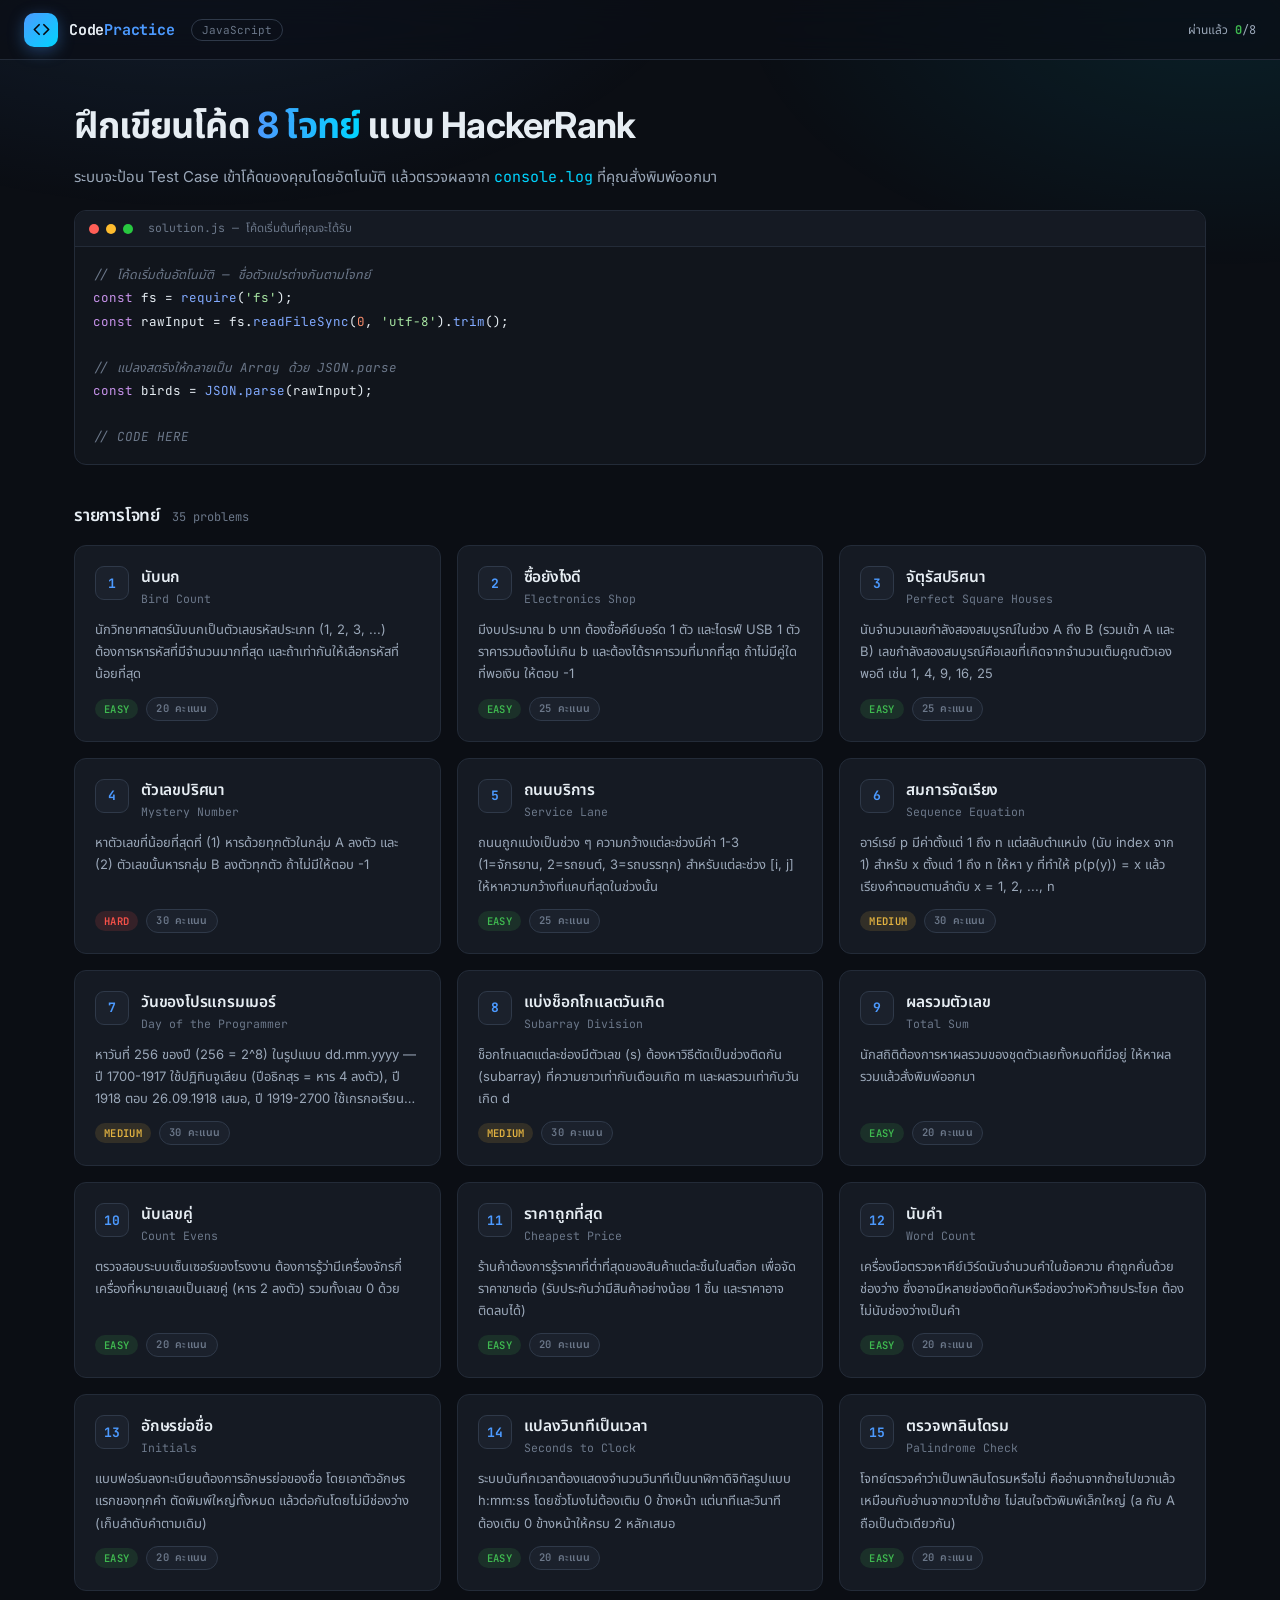
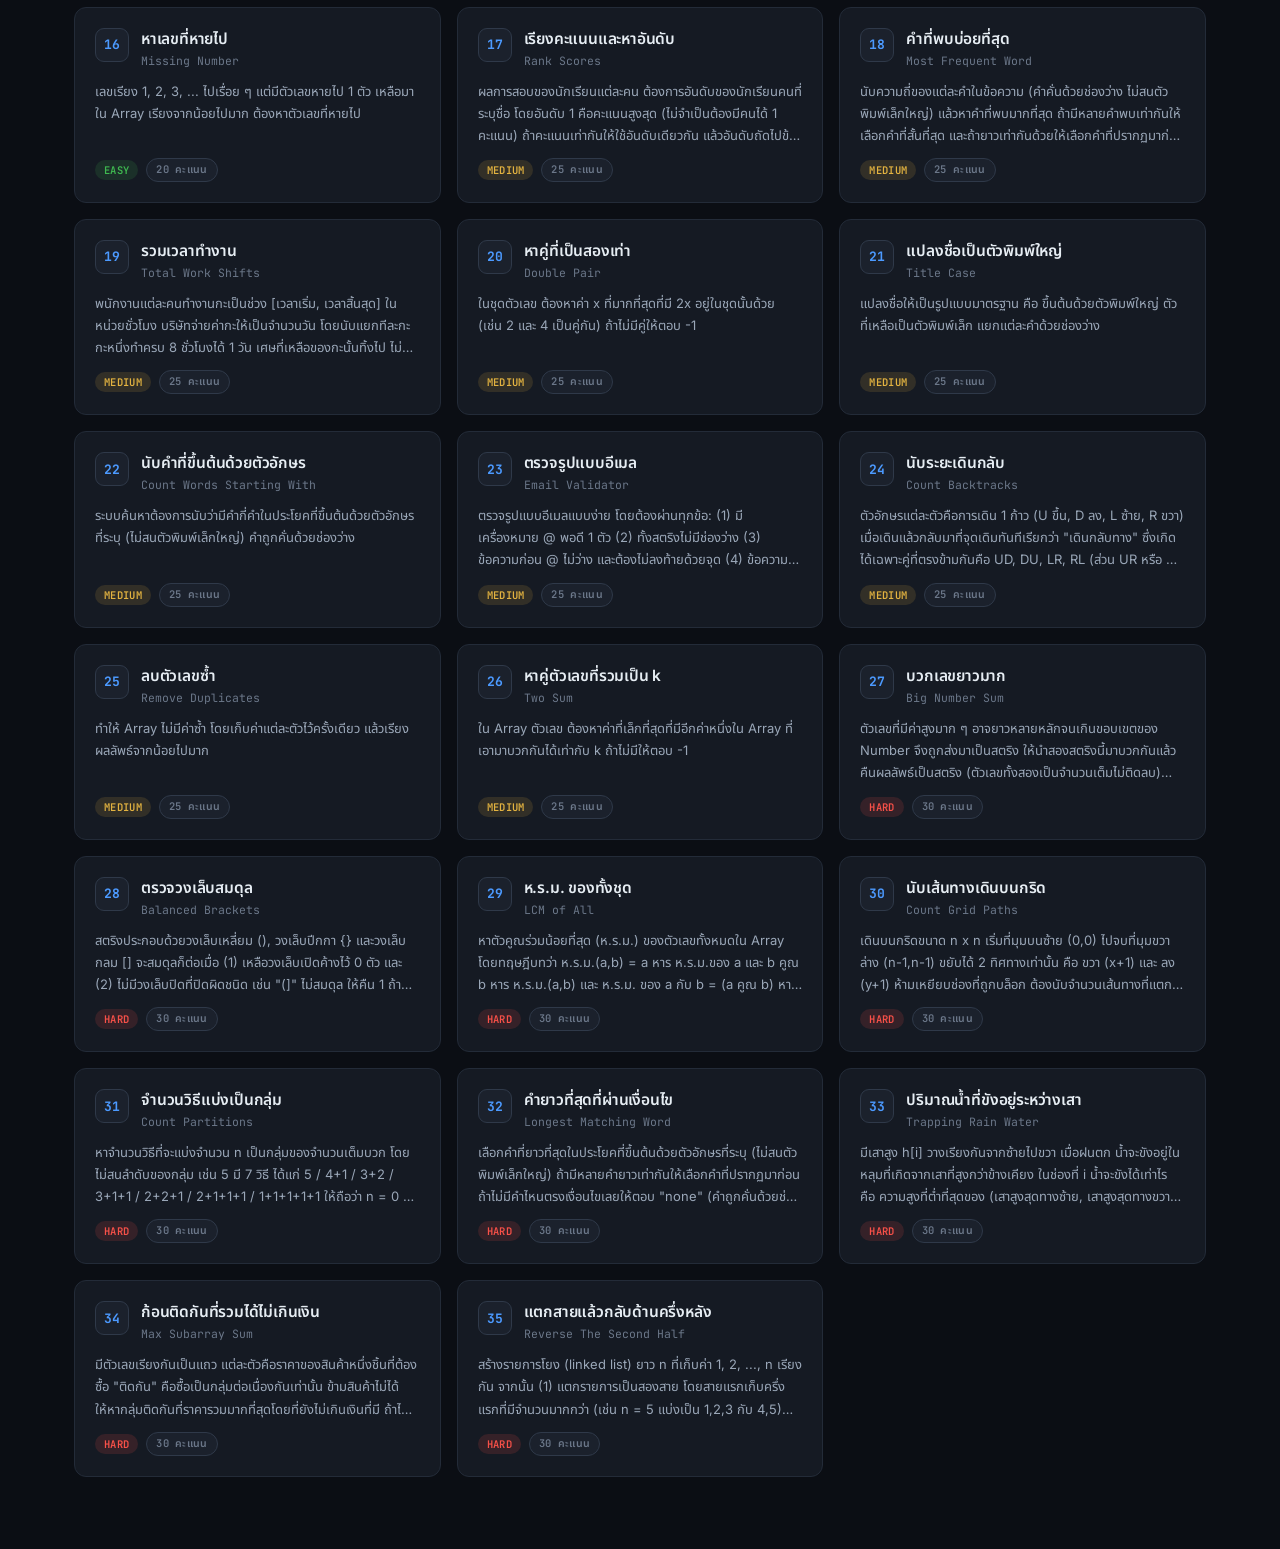
==== index.html @ c9525029 "อัปเดต 2026-09-27 20:32" ====
﻿<!DOCTYPE html>
<html lang="th">
<head>
<meta charset="UTF-8">
<meta name="viewport" content="width=device-width, initial-scale=1.0">
<title>Code Practice — JavaScript</title>
<meta name="description" content="ฝึกเขียนโค้ด JavaScript 8 โจทย์ แบบ HackerRank รันและตรวจ Test Case ในเบราว์เซอร์ ไม่ต้องติดตั้งอะไร">
<link rel="icon" href="data:image/svg+xml,%3Csvg xmlns='http://www.w3.org/2000/svg' viewBox='0 0 32 32'%3E%3Crect width='32' height='32' rx='8' fill='%234c9aff'/%3E%3Cpath d='M13 10L7 16l6 6M19 10l6 6-6 6' fill='none' stroke='%230b0e14' stroke-width='3' stroke-linecap='round' stroke-linejoin='round'/%3E%3C/svg%3E">
<link rel="preconnect" href="https://fonts.googleapis.com">
<link rel="preconnect" href="https://fonts.gstatic.com" crossorigin>
<link href="https://fonts.googleapis.com/css2?family=JetBrains+Mono:wght@400;500;700&family=Inter:wght@400;500;600;700&family=Noto+Sans+Thai:wght@400;500;600;700&display=swap" rel="stylesheet">
<style>
:root{
  --bg:#0b0e14; --bg2:#11151c; --card:#151a23; --card2:#1b212c;
  --line:#232b38; --line2:#2f3949;
  --fg:#e6edf3; --fg2:#9aa7b8; --fg3:#6b7789;
  --acc:#4c9aff; --acc2:#00d4ff; --ok:#3fb950; --err:#f85149; --warn:#e3b341;
  --mono:'JetBrains Mono','Noto Sans Thai',ui-monospace,Consolas,monospace;
  --sans:'Inter','Noto Sans Thai',system-ui,-apple-system,sans-serif;
  --r:12px;
}
*{margin:0;padding:0;box-sizing:border-box}
body{
  font-family:var(--sans); background:var(--bg); color:var(--fg);
  min-height:100vh; -webkit-font-smoothing:antialiased;
}
body::before{
  content:''; position:fixed; inset:0; pointer-events:none; z-index:0;
  background:
    radial-gradient(900px 500px at 15% -10%, rgba(76,154,255,.13), transparent 60%),
    radial-gradient(800px 450px at 95% 0%, rgba(0,212,255,.09), transparent 60%);
}

/* ---------- NAVBAR ---------- */
.nav{
  position:sticky; top:0; z-index:50;
  display:flex; align-items:center; gap:16px;
  padding:0 24px; height:60px;
  background:rgba(11,14,20,.75);
  backdrop-filter:blur(14px) saturate(140%);
  border-bottom:1px solid var(--line);
}
.brand{display:flex;align-items:center;gap:11px;text-decoration:none;color:inherit}
.brand-mark{
  width:34px;height:34px;flex:none;display:grid;place-items:center;
  border-radius:10px; color:#06090f;
  background:linear-gradient(135deg,var(--acc) 0%,var(--acc2) 100%);
  box-shadow:0 4px 16px rgba(76,154,255,.35);
}
.brand-mark svg{width:19px;height:19px}
.brand-txt{font-family:var(--mono);font-weight:700;font-size:15px;letter-spacing:-.2px}
.brand-txt b{color:var(--acc);font-weight:700}
.nav-tag{
  font-family:var(--mono);font-size:11px;color:var(--fg3);
  border:1px solid var(--line2);border-radius:999px;padding:3px 10px;
}
.nav-sp{flex:1}
.nav-stat{font-family:var(--mono);font-size:12px;color:var(--fg2)}
.nav-stat b{color:var(--ok)}

/* ---------- LAYOUT ---------- */
.wrap{position:relative;z-index:1;max-width:1180px;margin:0 auto;padding:40px 24px 72px}
.hero{margin-bottom:34px}
.hero h1{font-size:clamp(26px,4vw,36px);font-weight:700;letter-spacing:-.8px;margin-bottom:10px}
.hero h1 span{background:linear-gradient(90deg,var(--acc),var(--acc2));-webkit-background-clip:text;background-clip:text;-webkit-text-fill-color:transparent}
.hero p{color:var(--fg2);font-size:15px;line-height:1.75;max-width:660px}

/* code preview */
.prev{
  margin-top:20px;border:1px solid var(--line);border-radius:var(--r);
  background:var(--bg2);overflow:hidden;
}
.prev-bar{
  display:flex;align-items:center;gap:7px;padding:9px 14px;
  border-bottom:1px solid var(--line);background:var(--card);
}
.dot{width:10px;height:10px;border-radius:50%}
.prev-bar span{margin-left:8px;font-family:var(--mono);font-size:11.5px;color:var(--fg3)}
.prev pre{
  margin:0;padding:16px 18px;overflow-x:auto;
  font-family:var(--mono);font-size:12.5px;line-height:1.85;
}
.k{color:#c792ea}.s{color:#a6e3a1}.c{color:var(--fg3);font-style:italic}.f{color:#82aaff}.n{color:#f78c6c}

/* ---------- PROBLEM GRID ---------- */
.sec-head{display:flex;align-items:baseline;gap:12px;margin:38px 0 16px}
.sec-head h2{font-size:17px;font-weight:600;letter-spacing:-.2px}
.sec-head small{font-family:var(--mono);font-size:12px;color:var(--fg3)}
.sec-head .draft-note{font-size:12.5px;color:var(--acc)}
.sec-head .draft-note:empty{display:none}
.grid{display:grid;grid-template-columns:repeat(auto-fill,minmax(300px,1fr));gap:16px}

.pcard{
  position:relative;display:flex;flex-direction:column;gap:12px;
  padding:20px;border-radius:var(--r);
  background:var(--card);border:1px solid var(--line);
  cursor:pointer;text-decoration:none;color:inherit;
  transition:transform .18s cubic-bezier(.2,.7,.3,1),border-color .18s,box-shadow .18s,background .18s;
}
.pcard::after{
  content:'';position:absolute;inset:0;border-radius:var(--r);pointer-events:none;
  background:linear-gradient(135deg,rgba(76,154,255,.09),transparent 55%);
  opacity:0;transition:opacity .18s;
}
.pcard:hover{transform:translateY(-3px);border-color:var(--acc);box-shadow:0 14px 34px rgba(0,0,0,.5),0 0 0 1px rgba(76,154,255,.25)}
.pcard:hover::after{opacity:1}
.pcard.done{border-color:rgba(63,185,80,.4)}
.pcard.done:hover{border-color:var(--ok);box-shadow:0 14px 34px rgba(0,0,0,.5),0 0 0 1px rgba(63,185,80,.3)}

.pc-top{display:flex;align-items:flex-start;gap:12px}
.pc-num{
  flex:none;width:34px;height:34px;display:grid;place-items:center;
  font-family:var(--mono);font-size:13px;font-weight:700;
  border-radius:9px;background:var(--card2);border:1px solid var(--line2);color:var(--acc);
}
.pcard.done .pc-num{background:rgba(63,185,80,.14);border-color:rgba(63,185,80,.4);color:var(--ok)}
.pc-tt{flex:1;min-width:0}
.pc-tt h3{font-size:15.5px;font-weight:600;letter-spacing:-.2px;margin-bottom:2px}
.pc-tt small{display:block;font-family:var(--mono);font-size:11.5px;color:var(--fg3)}
.pc-desc{font-size:13px;line-height:1.7;color:var(--fg2);flex:1;
  display:-webkit-box;-webkit-line-clamp:3;-webkit-box-orient:vertical;overflow:hidden}
.pc-foot{display:flex;align-items:center;gap:8px;flex-wrap:wrap}
.chip{
  font-family:var(--mono);font-size:10.5px;font-weight:600;letter-spacing:.3px;
  padding:3px 9px;border-radius:999px;text-transform:uppercase;
}
.chip.easy{background:rgba(63,185,80,.14);color:var(--ok)}
.chip.medium{background:rgba(227,179,65,.14);color:var(--warn)}
.chip.hard{background:rgba(248,81,73,.14);color:var(--err)}
.chip.score{background:var(--card2);color:var(--fg3);border:1px solid var(--line2)}
.chip.draft{background:rgba(76,154,255,.14);color:var(--acc);border:1px solid rgba(76,154,255,.3)}
.chip.draft:empty{display:none}
.pc-go{margin-left:auto;display:flex;align-items:center;gap:5px;
  font-family:var(--mono);font-size:12px;color:var(--acc);opacity:0;transform:translateX(-5px);transition:.18s}
.pcard:hover .pc-go{opacity:1;transform:translateX(0)}
.pc-go svg{width:14px;height:14px}
</style>
</head>
<body>

<nav class="nav">
  <a href="index.html" class="brand">
    <div class="brand-mark">
      <svg viewBox="0 0 24 24" fill="none" stroke="currentColor" stroke-width="2.2" stroke-linecap="round" stroke-linejoin="round">
        <path d="M9 18l-6-6 6-6"/><path d="M15 6l6 6-6 6"/>
      </svg>
    </div>
    <div class="brand-txt">Code<b>Practice</b></div>
  </a>
  <span class="nav-tag">JavaScript</span>
  <div class="nav-sp"></div>
  <div class="nav-stat">ผ่านแล้ว <b id="doneCount">0</b>/8</div>
</nav>

<div class="wrap">
  <section class="hero">
    <h1>ฝึกเขียนโค้ด <span>8 โจทย์</span> แบบ HackerRank</h1>
    <p>ระบบจะป้อน Test Case เข้าโค้ดของคุณโดยอัตโนมัติ แล้วตรวจผลจาก <code style="font-family:var(--mono);color:var(--acc2)">console.log</code> ที่คุณสั่งพิมพ์ออกมา</p>

    <div class="prev">
      <div class="prev-bar">
        <div class="dot" style="background:#ff5f57"></div>
        <div class="dot" style="background:#febc2e"></div>
        <div class="dot" style="background:#28c840"></div>
        <span>solution.js — โค้ดเริ่มต้นที่คุณจะได้รับ</span>
      </div>
<pre><span class="c">// โค้ดเริ่มต้นอัตโนมัติ — ชื่อตัวแปรต่างกันตามโจทย์</span>
<span class="k">const</span> fs = <span class="f">require</span>(<span class="s">'fs'</span>);
<span class="k">const</span> rawInput = fs.<span class="f">readFileSync</span>(<span class="n">0</span>, <span class="s">'utf-8'</span>).<span class="f">trim</span>();

<span class="c">// แปลงสตริงให้กลายเป็น Array ด้วย JSON.parse</span>
<span class="k">const</span> birds = <span class="f">JSON.parse</span>(rawInput);

<span class="c">// CODE HERE</span></pre>
    </div>
  </section>

  <div class="sec-head">
    <h2>รายการโจทย์</h2>
    <span class="draft-note" id="draftCount"></span>
    <small id="gridCount">8 problems</small>
  </div>
  <div class="grid" id="grid"></div>
</div>

<script src="problems/problems.js?v=50"></script>
<script>
const KEY = 'cp_progress_v1';
const DRAFT_KEY = 'cp_draft_v1';
const readDone = () => { try { return JSON.parse(localStorage.getItem(KEY)) || {}; } catch(e){ return {}; } };
const readDrafts = () => { try { return JSON.parse(localStorage.getItem(DRAFT_KEY)) || {}; } catch(e){ return {}; } };

/* เวลาแบบสั้น ๆ: "เมื่อสักครู่" / "3 ชั่วโมงที่แล้ว" / "เมื่อวาน"
   คืน '' ถ้าเวลาไม่สมเหตุสมผล (ข้อมูลเสีย หรือนาฬิกาเพี้ยน) */
function ago(ts){
  if (!ts || typeof ts !== 'number' || !isFinite(ts)) return '';
  const s = Math.floor((Date.now() - ts) / 1000);
  if (s < 0) return '';                       // เวลาอนาคต = นาฬิกาเพี้ยน
  if (s < 60) return 'เมื่อสักครู่';
  if (s < 3600) return Math.floor(s / 60) + ' นาทีที่แล้ว';
  if (s < 86400) return Math.floor(s / 3600) + ' ชั่วโมงที่แล้ว';
  if (s < 172800) return 'เมื่อวาน';
  if (s < 2592000) return Math.floor(s / 86400) + ' วันที่แล้ว';
  return '';                                  // เกินเดือน ไม่ต้องบอก
}
function draftLabel(dr){
  const a = ago(dr.at);
  return a ? 'มีงานค้าง · ' + a : 'มีงานค้าง';
}
function draftTitle(dr){
  const d = new Date(dr.at);
  return (dr.at && isFinite(dr.at) && d.getFullYear() > 2000)
    ? 'บันทึกไว้เมื่อ ' + d.toLocaleString()
    : 'มีโค้ดที่บันทึกไว้ในเครื่องนี้';
}

function render(){
  const done = readDone();
  const drafts = readDrafts();
  const grid = document.getElementById('grid');
  let html = '', n = 0, d = 0, w = 0;

  for(const id in PROBLEMS){
    const p = PROBLEMS[id];
    n++;
    const isDone = !!done[id];
    if(isDone) d++;
    const dr = drafts[id];
    const hasDraft = !!(dr && typeof dr.code === 'string' && dr.code.trim());
    if(hasDraft) w++;

    html += `
    <a class="pcard${isDone?' done':''}" href="editor.html?id=${id}">
      <div class="pc-top">
        <div class="pc-num">${n}</div>
        <div class="pc-tt">
          <h3>${p.title}</h3>
          <small>${p.subtitle}</small>
        </div>
      </div>
      <div class="pc-desc">${p.desc}</div>
      <div class="pc-foot">
        <span class="chip ${p.difficulty}">${p.difficulty}</span>
        <span class="chip score">${p.score} คะแนน</span>
        ${hasDraft?`<span class="chip draft" title="${draftTitle(dr)}">${draftLabel(dr)}</span>`:''}
        <span class="pc-go">ทำโจทย์
          <svg viewBox="0 0 24 24" fill="none" stroke="currentColor" stroke-width="2.2" stroke-linecap="round" stroke-linejoin="round"><path d="M5 12h14M13 6l6 6-6 6"/></svg>
        </span>
      </div>
    </a>`;
  }

  grid.innerHTML = html;
  document.getElementById('doneCount').textContent = d;
  document.getElementById('gridCount').textContent = n + ' problems';
  const dw = document.getElementById('draftCount');
  if (dw) dw.textContent = w ? w + ' โจทย์มีงานค้างไว้' : '';
}
render();
</script>
</body>
</html>
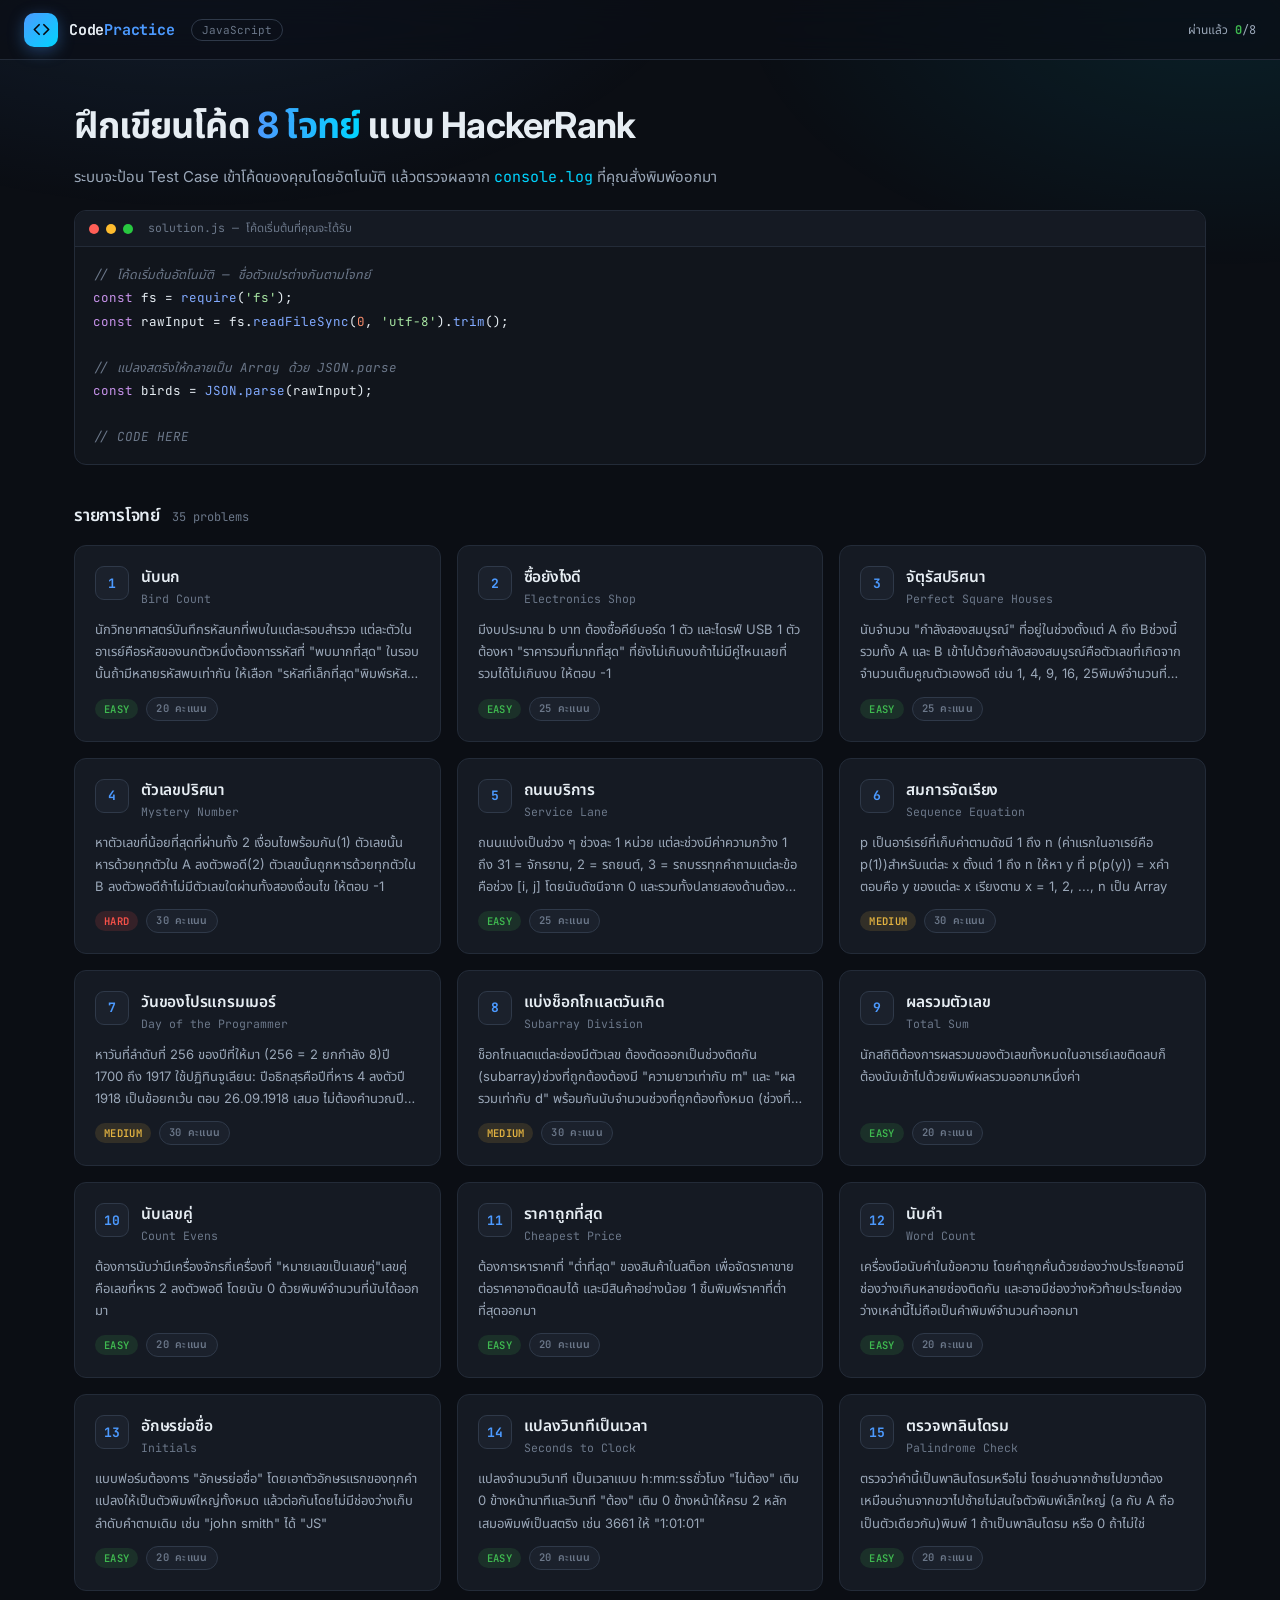
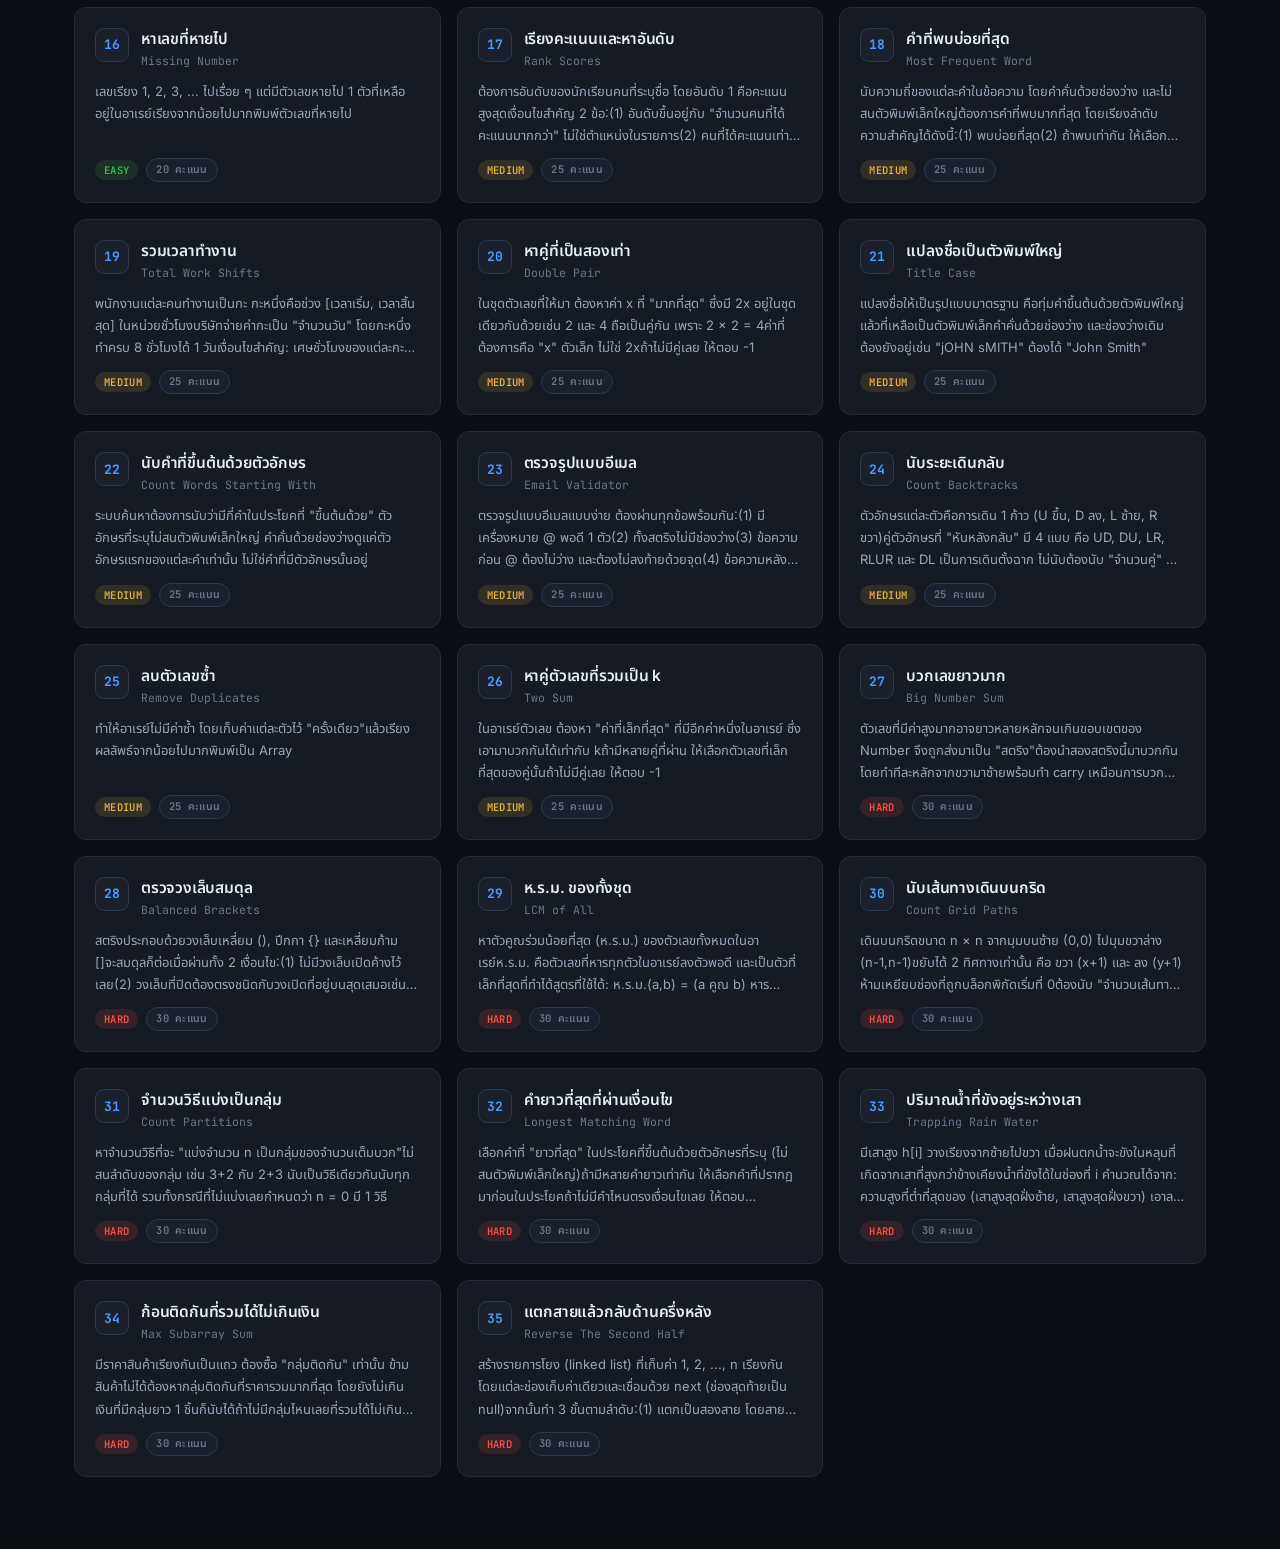
==== commit 3ac7bf05: "อัปเดต 2026-09-28 01:36" ====
--- a/index.html
+++ b/index.html
@@ -130,6 +130,8 @@
 .chip.score{background:var(--card2);color:var(--fg3);border:1px solid var(--line2)}
 .chip.draft{background:rgba(76,154,255,.14);color:var(--acc);border:1px solid rgba(76,154,255,.3)}
 .chip.draft:empty{display:none}
+.chip.hintlv{background:rgba(227,179,65,.14);color:var(--warn);border:1px solid rgba(227,179,65,.32)}
+.chip.hintfull{background:rgba(227,179,65,.2);color:var(--warn);border:1px solid rgba(227,179,65,.5)}
 .pc-go{margin-left:auto;display:flex;align-items:center;gap:5px;
   font-family:var(--mono);font-size:12px;color:var(--acc);opacity:0;transform:translateX(-5px);transition:.18s}
 .pcard:hover .pc-go{opacity:1;transform:translateX(0)}
@@ -183,12 +185,14 @@
   <div class="grid" id="grid"></div>
 </div>
 
-<script src="problems/problems.js?v=50"></script>
+<script src="problems/problems.js?v=64"></script>
 <script>
 const KEY = 'cp_progress_v1';
 const DRAFT_KEY = 'cp_draft_v1';
+const HINT_KEY = 'cp_hints_v1';
 const readDone = () => { try { return JSON.parse(localStorage.getItem(KEY)) || {}; } catch(e){ return {}; } };
 const readDrafts = () => { try { return JSON.parse(localStorage.getItem(DRAFT_KEY)) || {}; } catch(e){ return {}; } };
+const readHints = () => { try { return JSON.parse(localStorage.getItem(HINT_KEY)) || {}; } catch(e){ return {}; } };
 
 /* เวลาแบบสั้น ๆ: "เมื่อสักครู่" / "3 ชั่วโมงที่แล้ว" / "เมื่อวาน"
    คืน '' ถ้าเวลาไม่สมเหตุสมผล (ข้อมูลเสีย หรือนาฬิกาเพี้ยน) */
@@ -217,8 +221,9 @@
 function render(){
   const done = readDone();
   const drafts = readDrafts();
+  const hints = readHints();
   const grid = document.getElementById('grid');
-  let html = '', n = 0, d = 0, w = 0;
+  let html = '', n = 0, d = 0, w = 0, hv = 0;
 
   for(const id in PROBLEMS){
     const p = PROBLEMS[id];
@@ -228,6 +233,14 @@
     const dr = drafts[id];
     const hasDraft = !!(dr && typeof dr.code === 'string' && dr.code.trim());
     if(hasDraft) w++;
+    /* ป้ายบอกว่าเคยเปิดคำใบ้ถึงระดับไหน — ระดับ 3 คือดูเฉลยแล้ว */
+    const hs = hints[id];
+    const hv3 = !!(hs && hs.lv >= 3);
+    const hvAny = !!(hs && ((hs.lv|0) > 0 || (hs.sols && hs.sols.length)));
+    if(hv3) hv++;
+    const hintChip = hv3
+      ? `<span class="chip hintfull" title="เคยเปิดถึงระดับทางเลือกและดูเฉลยแล้ว">ใช้เฉลย</span>`
+      : (hvAny ? `<span class="chip hintlv" title="เคยเปิดคำใบ้ระดับ ${hs.lv}">คำใบ้ ${hs.lv}</span>` : '');
 
     html += `
     <a class="pcard${isDone?' done':''}" href="editor.html?id=${id}">
@@ -243,6 +256,7 @@
         <span class="chip ${p.difficulty}">${p.difficulty}</span>
         <span class="chip score">${p.score} คะแนน</span>
         ${hasDraft?`<span class="chip draft" title="${draftTitle(dr)}">${draftLabel(dr)}</span>`:''}
+        ${hintChip}
         <span class="pc-go">ทำโจทย์
           <svg viewBox="0 0 24 24" fill="none" stroke="currentColor" stroke-width="2.2" stroke-linecap="round" stroke-linejoin="round"><path d="M5 12h14M13 6l6 6-6 6"/></svg>
         </span>
@@ -254,7 +268,9 @@
   document.getElementById('doneCount').textContent = d;
   document.getElementById('gridCount').textContent = n + ' problems';
   const dw = document.getElementById('draftCount');
-  if (dw) dw.textContent = w ? w + ' โจทย์มีงานค้างไว้' : '';
+  let tail = w ? w + ' โจทย์มีงานค้างไว้' : '';
+  if (hv) tail += (tail ? ' · ' : '') + hv + ' โจทย์ใช้คำใบ้ถึงเฉลย';
+  if (dw) dw.textContent = tail;
 }
 render();
 </script>
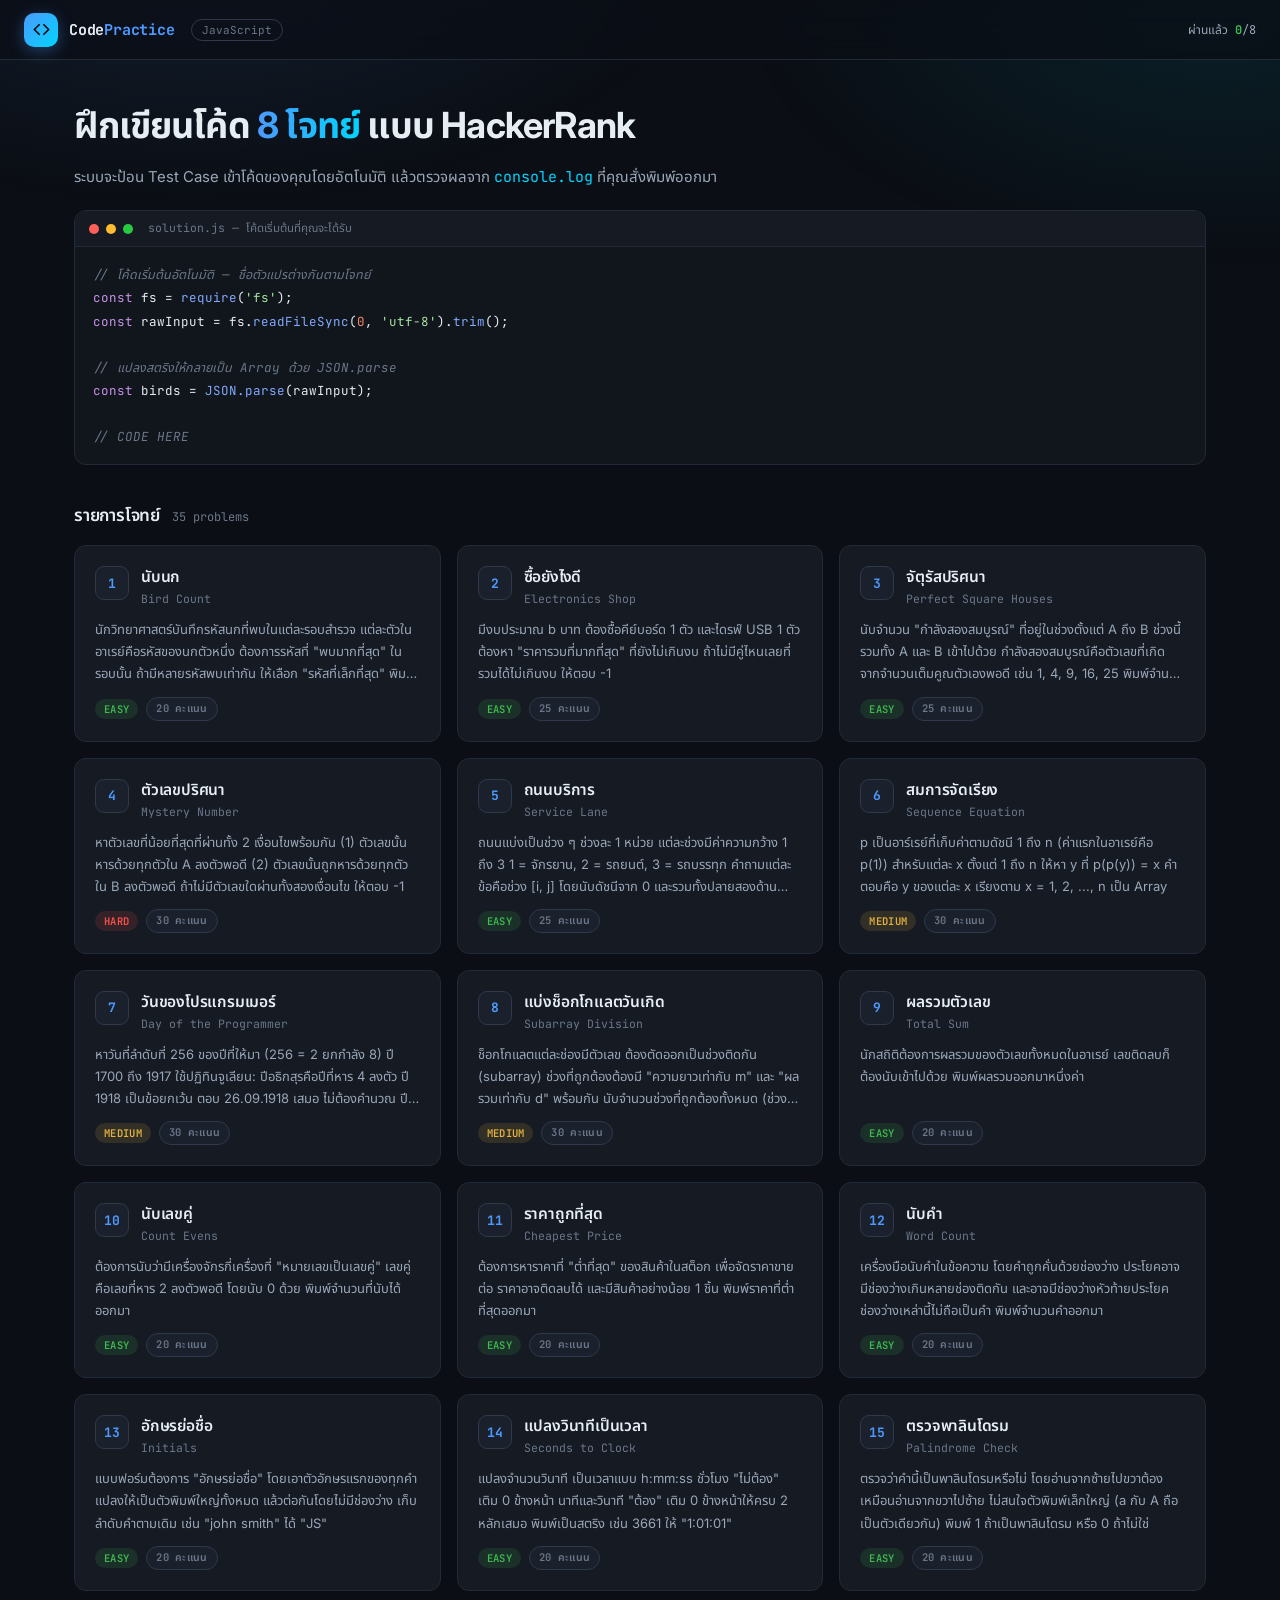
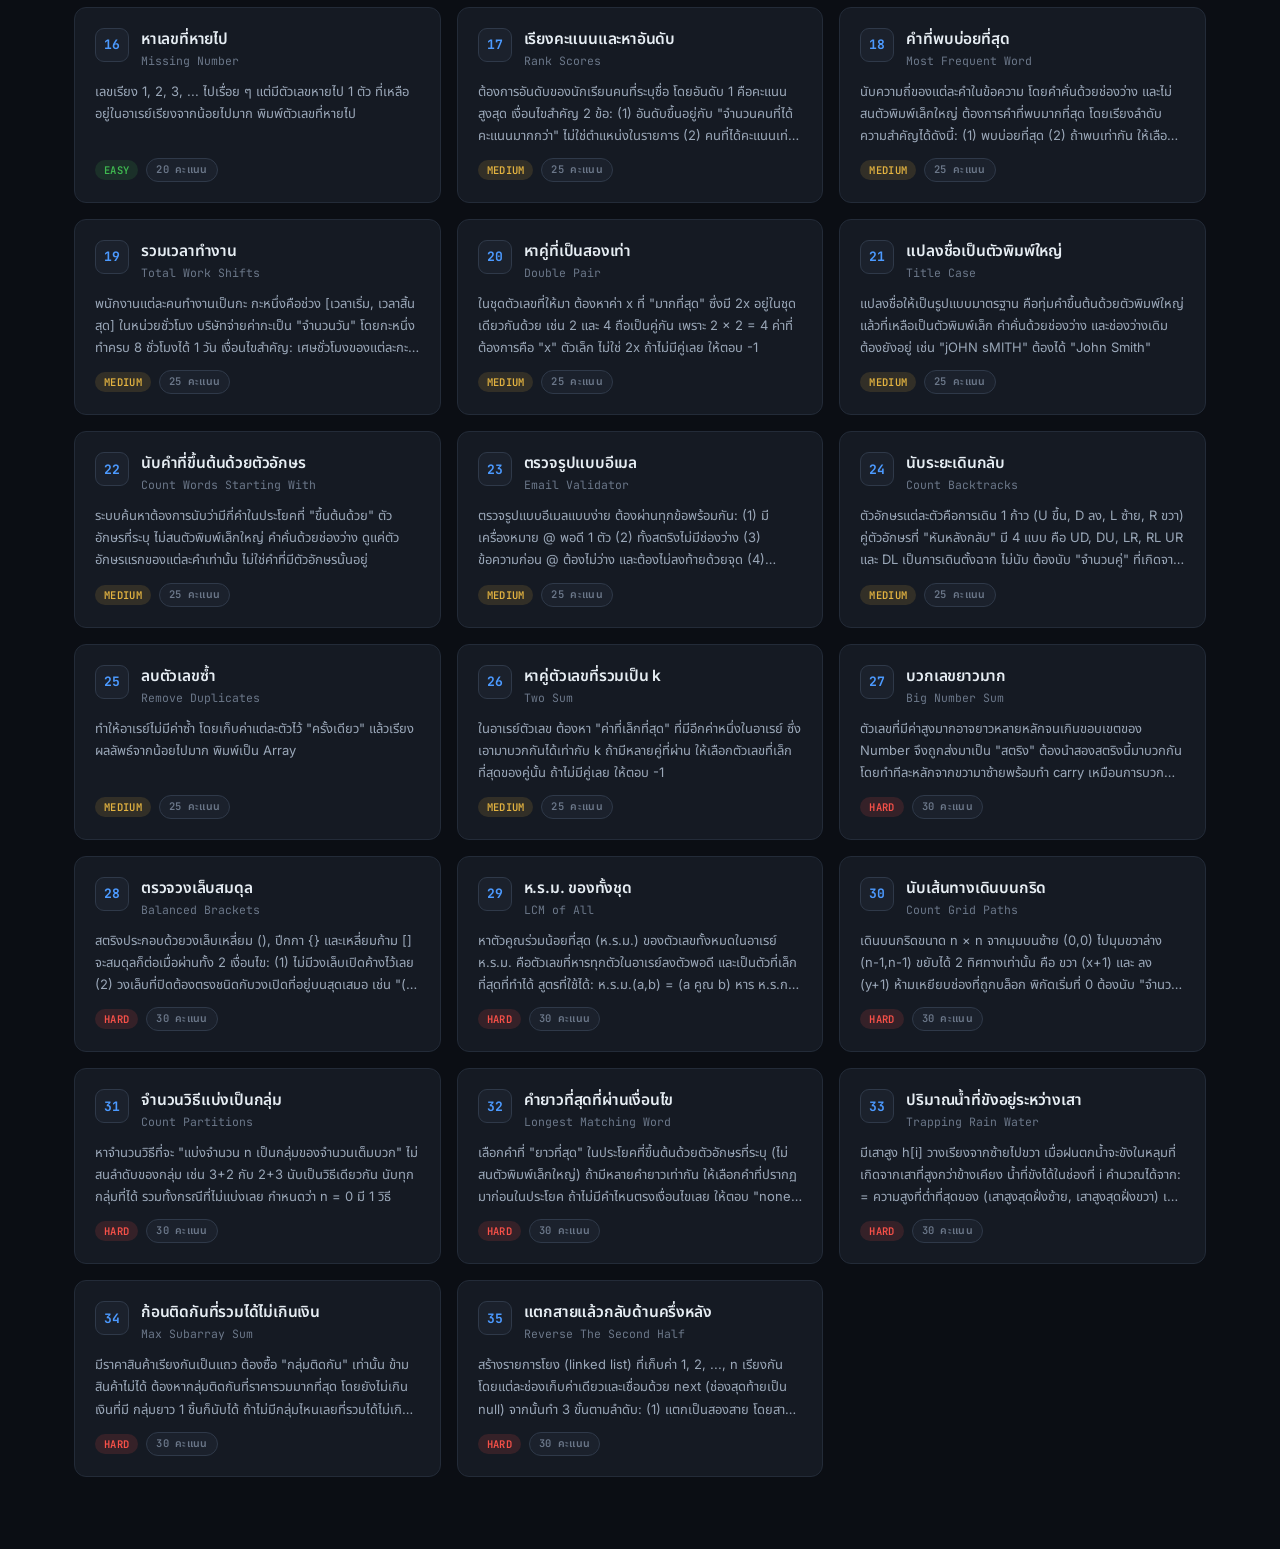
==== commit 459a047c: "อัปเดต 2026-09-28 01:51" ====
--- a/index.html
+++ b/index.html
@@ -185,7 +185,7 @@
   <div class="grid" id="grid"></div>
 </div>
 
-<script src="problems/problems.js?v=64"></script>
+<script src="problems/problems.js?v=65"></script>
 <script>
 const KEY = 'cp_progress_v1';
 const DRAFT_KEY = 'cp_draft_v1';
